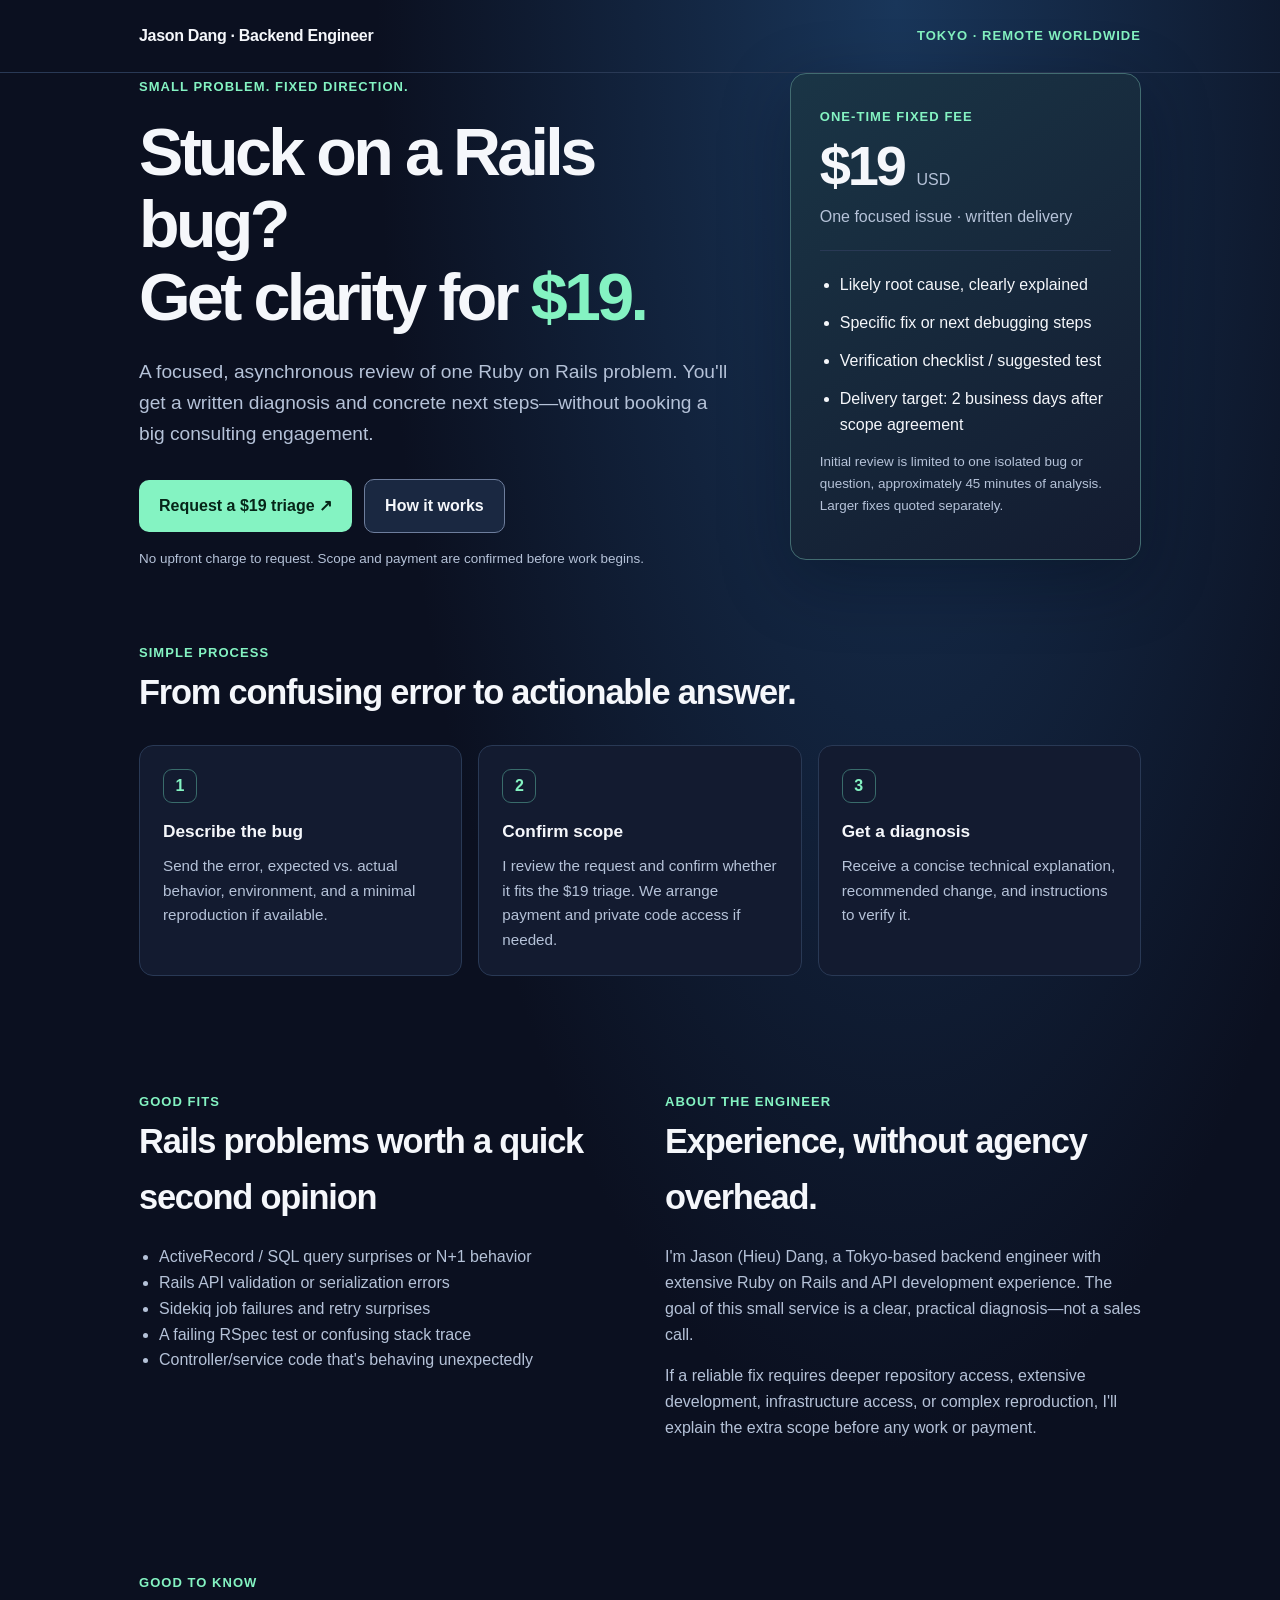
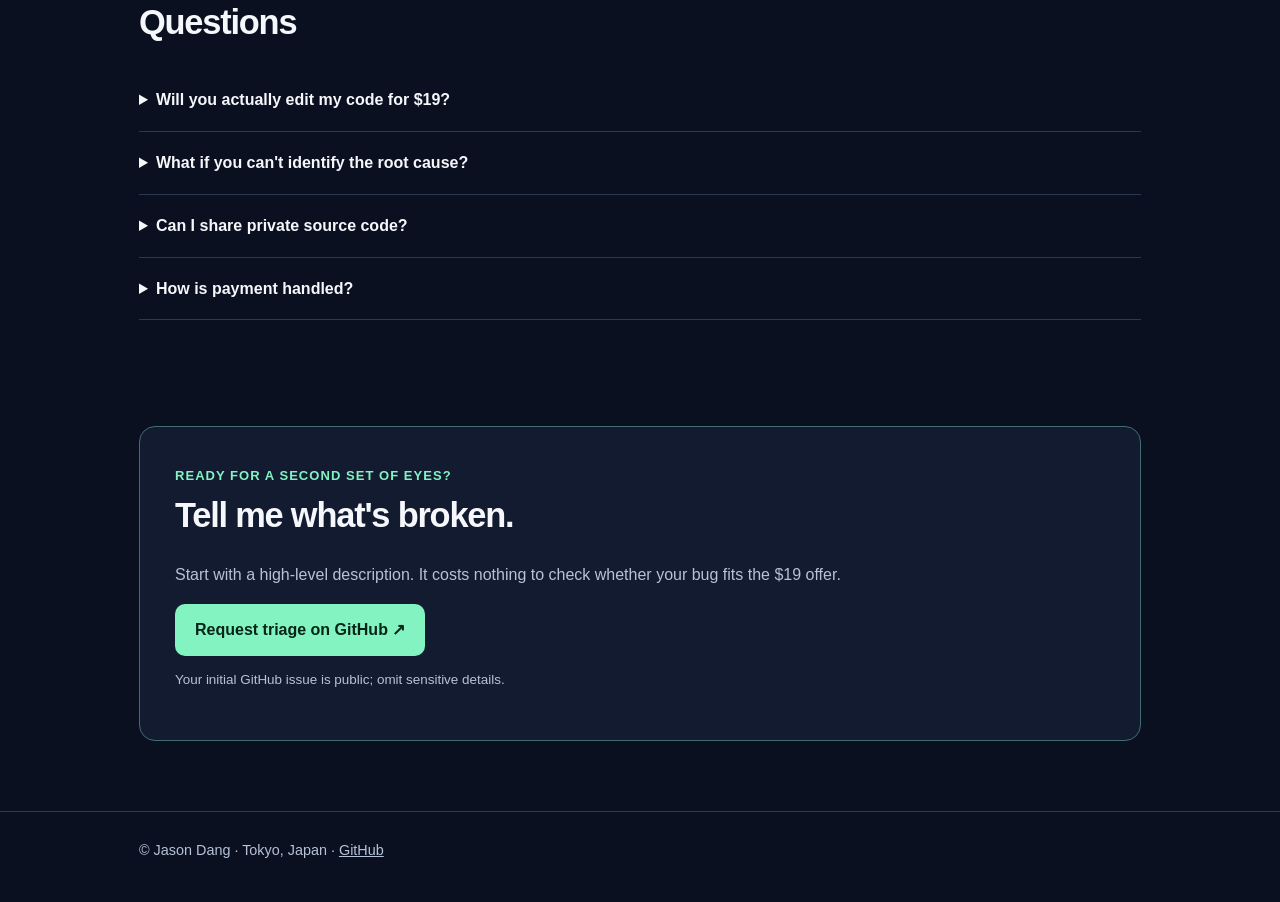
==== rails-debug/index.html @ 81faa25d "feat: publish fixed-price Rails debugging service landing page" ====
<!doctype html>
<html lang="en">
<head>
  <meta charset="utf-8">
  <meta name="viewport" content="width=device-width, initial-scale=1">
  <meta name="color-scheme" content="dark">
  <meta name="description" content="Get an actionable Ruby on Rails bug diagnosis for $19. A focused, written root-cause analysis and next-step plan from a senior backend developer based in Tokyo.">
  <title>Rails Bug Triage — $19 | Jason Dang</title>
  <style>
    :root { color-scheme:dark; --bg:#0b1020; --surface:#131b30; --soft:#1b2843; --text:#f5f7fb; --muted:#b5c2d8; --accent:#84f3c2; --line:#293955; }
    * { box-sizing:border-box }
    html { scroll-behavior:smooth }
    body { margin:0; background:radial-gradient(ellipse at 70% 0%,#19365a 0%,transparent 41%),var(--bg); color:var(--text); font-family:Inter,ui-sans-serif,-apple-system,BlinkMacSystemFont,"Segoe UI",sans-serif; line-height:1.62 }
    a { color:inherit }
    .wrap { max-width:1050px; margin:0 auto; padding:0 24px }
    header { padding:23px 0; border-bottom:1px solid var(--line) }
    .nav { display:flex; align-items:center; justify-content:space-between; gap:24px }
    .brand { text-decoration:none; font-weight:750; letter-spacing:-.02em }
    .tag { color:var(--accent); font-size:13px; font-weight:700; letter-spacing:.08em; text-transform:uppercase }
    main { padding:76px 0 30px }
    .hero { display:grid; grid-template-columns:1.35fr .8fr; gap:58px; align-items:start }
    h1 { font-size:clamp(2.45rem,5.25vw,4.15rem); letter-spacing:-.055em; line-height:1.09; margin:17px 0 23px; max-width:750px }
    h1 em { color:var(--accent); font-style:normal }
    .lead { color:var(--muted); font-size:clamp(1.03rem,1.8vw,1.2rem); max-width:650px; margin-bottom:30px }
    .actions { display:flex; gap:12px; flex-wrap:wrap; align-items:center; margin:26px 0 15px }
    .btn { display:inline-block; padding:13px 20px; text-align:center; border-radius:10px; text-decoration:none; font-weight:750; transition:transform .15s,background .15s }
    .btn:hover { transform:translateY(-2px) }
    .primary { color:#062518; background:var(--accent) }
    .secondary { border:1px solid #6e7e9d; background:#1a2841 }
    .note { font-size:.84rem; color:var(--muted) }
    .price-card { padding:29px; border:1px solid #426c71; border-radius:16px; background:linear-gradient(145deg,#1a3546,var(--surface)); box-shadow:0 20px 70px #04091455 }
    .price { font-size:3.5rem; font-weight:800; line-height:1.12; letter-spacing:-.055em; margin:6px 0 }
    .price small { font-size:1rem; font-weight:500; color:var(--muted); letter-spacing:0 }
    .divider { border:0; border-top:1px solid var(--line); margin:21px 0 }
    .price-card ul, .features ul { margin:0; padding-left:20px }
    .price-card li { margin:12px 0 }
    section { padding:56px 0 }
    h2 { letter-spacing:-.035em; font-size:clamp(1.6rem,3vw,2.15rem); margin:0 0 18px }
    .cards { display:grid; grid-template-columns:repeat(3,minmax(0,1fr)); gap:16px; margin-top:24px }
    .card { padding:23px; border-radius:14px; border:1px solid var(--line); background:var(--surface) }
    .card h3 { font-size:1.08rem; margin:0 0 8px }
    .card p { color:var(--muted); margin:0; font-size:.95rem }
    .number { display:inline-flex; width:34px; height:34px; align-items:center; justify-content:center; border:1px solid #396c6b; color:var(--accent); border-radius:9px; font-weight:750; margin-bottom:15px }
    .two { display:grid; grid-template-columns:1fr 1fr; gap:50px }
    .muted { color:var(--muted) }
    .faq details { padding:18px 0; border-bottom:1px solid var(--line) }
    .faq summary { cursor:pointer; font-weight:690 }
    .faq p { color:var(--muted); margin:10px 0 0 }
    .closing { margin:50px 0 70px; padding:35px; border:1px solid #426c71; background:var(--surface); border-radius:16px }
    footer { border-top:1px solid var(--line); padding:27px 0 40px; color:var(--muted); font-size:.9rem }
    @media (max-width:800px) { main{padding-top:48px} .hero,.two{grid-template-columns:1fr;gap:27px} .cards{grid-template-columns:1fr} section{padding:35px 0} }
    @media (max-width:440px) { .wrap{padding:0 18px} .nav{align-items:flex-start;flex-direction:column;gap:4px} .btn{width:100%} .price-card{padding:23px} .closing{padding:23px} }
    @media (prefers-reduced-motion:reduce) { *{scroll-behavior:auto!important;transition:none!important} }
  </style>
</head>
<body>
  <header><div class="wrap nav"><a class="brand" href="/">Jason Dang · Backend Engineer</a><span class="tag">Tokyo · Remote worldwide</span></div></header>
  <main class="wrap">
    <div class="hero">
      <div>
        <span class="tag">Small problem. Fixed direction.</span>
        <h1>Stuck on a Rails bug?<br>Get clarity for <em>$19.</em></h1>
        <p class="lead">A focused, asynchronous review of one Ruby on Rails problem. You'll get a written diagnosis and concrete next steps—without booking a big consulting engagement.</p>
        <div class="actions">
          <a class="btn primary" href="https://github.com/dang-hoang-hieu/dang-hoang-hieu.github.io/issues/new?template=rails-bug-triage.md">Request a $19 triage ↗</a>
          <a class="btn secondary" href="#how">How it works</a>
        </div>
        <p class="note">No upfront charge to request. Scope and payment are confirmed before work begins.</p>
      </div>
      <aside class="price-card" aria-label="Service price and deliverables">
        <span class="tag">One-time fixed fee</span>
        <div class="price">$19 <small>USD</small></div>
        <p class="muted" style="margin:0">One focused issue · written delivery</p>
        <hr class="divider">
        <ul>
          <li>Likely root cause, clearly explained</li>
          <li>Specific fix or next debugging steps</li>
          <li>Verification checklist / suggested test</li>
          <li>Delivery target: 2 business days after scope agreement</li>
        </ul>
        <p class="note">Initial review is limited to one isolated bug or question, approximately 45 minutes of analysis. Larger fixes quoted separately.</p>
      </aside>
    </div>
    <section id="how">
      <span class="tag">Simple process</span>
      <h2>From confusing error to actionable answer.</h2>
      <div class="cards">
        <div class="card"><span class="number">1</span><h3>Describe the bug</h3><p>Send the error, expected vs. actual behavior, environment, and a minimal reproduction if available.</p></div>
        <div class="card"><span class="number">2</span><h3>Confirm scope</h3><p>I review the request and confirm whether it fits the $19 triage. We arrange payment and private code access if needed.</p></div>
        <div class="card"><span class="number">3</span><h3>Get a diagnosis</h3><p>Receive a concise technical explanation, recommended change, and instructions to verify it.</p></div>
      </div>
    </section>
    <section class="two">
      <div class="features">
        <span class="tag">Good fits</span>
        <h2>Rails problems worth a quick second opinion</h2>
        <ul class="muted">
          <li>ActiveRecord / SQL query surprises or N+1 behavior</li>
          <li>Rails API validation or serialization errors</li>
          <li>Sidekiq job failures and retry surprises</li>
          <li>A failing RSpec test or confusing stack trace</li>
          <li>Controller/service code that's behaving unexpectedly</li>
        </ul>
      </div>
      <div>
        <span class="tag">About the engineer</span>
        <h2>Experience, without agency overhead.</h2>
        <p class="muted">I'm Jason (Hieu) Dang, a Tokyo-based backend engineer with extensive Ruby on Rails and API development experience. The goal of this small service is a clear, practical diagnosis—not a sales call.</p>
        <p class="muted">If a reliable fix requires deeper repository access, extensive development, infrastructure access, or complex reproduction, I'll explain the extra scope before any work or payment.</p>
      </div>
    </section>
    <section class="faq">
      <span class="tag">Good to know</span><h2>Questions</h2>
      <details><summary>Will you actually edit my code for $19?</summary><p>The standard deliverable is a diagnosis, suggested patch, and verification steps. A small patch may be included when practical, but implementing and deploying a production fix are not guaranteed at this price.</p></details>
      <details><summary>What if you can't identify the root cause?</summary><p>I'll tell you what I tested or ruled out and the most useful next step. If the submitted task doesn't fit the small fixed-scope service, I'll say so before charging you.</p></details>
      <details><summary>Can I share private source code?</summary><p>Yes, after we agree on a private method of sharing. Please do not publish proprietary code, passwords, API keys, customer data, or sensitive logs in a public GitHub issue.</p></details>
      <details><summary>How is payment handled?</summary><p>I'll send an agreed payment request after confirming the scope. This page does not collect card details.</p></details>
    </section>
    <div class="closing">
      <span class="tag">Ready for a second set of eyes?</span>
      <h2>Tell me what's broken.</h2>
      <p class="muted">Start with a high-level description. It costs nothing to check whether your bug fits the $19 offer.</p>
      <a class="btn primary" href="https://github.com/dang-hoang-hieu/dang-hoang-hieu.github.io/issues/new?template=rails-bug-triage.md">Request triage on GitHub ↗</a>
      <p class="note">Your initial GitHub issue is public; omit sensitive details.</p>
    </div>
  </main>
  <footer><div class="wrap">© Jason Dang · Tokyo, Japan · <a href="https://github.com/dang-hoang-hieu">GitHub</a></div></footer>
</body>
</html>
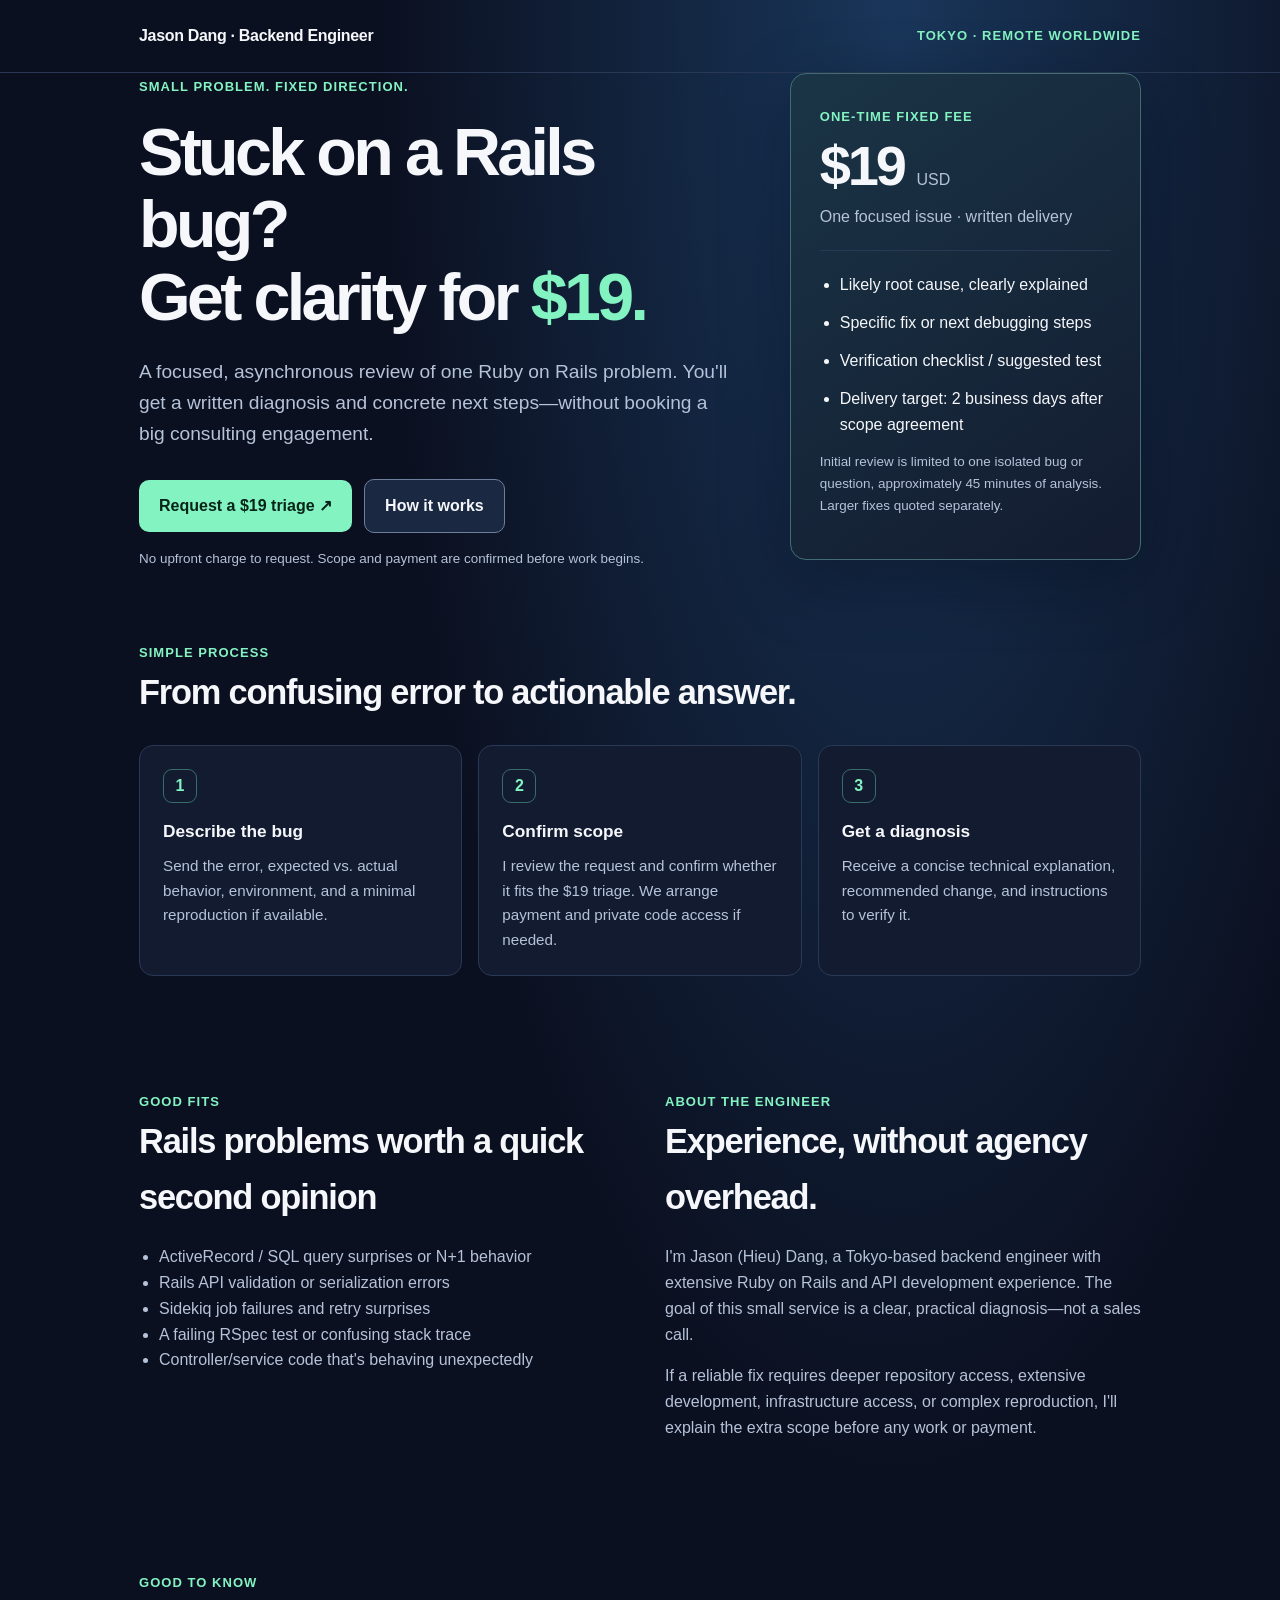
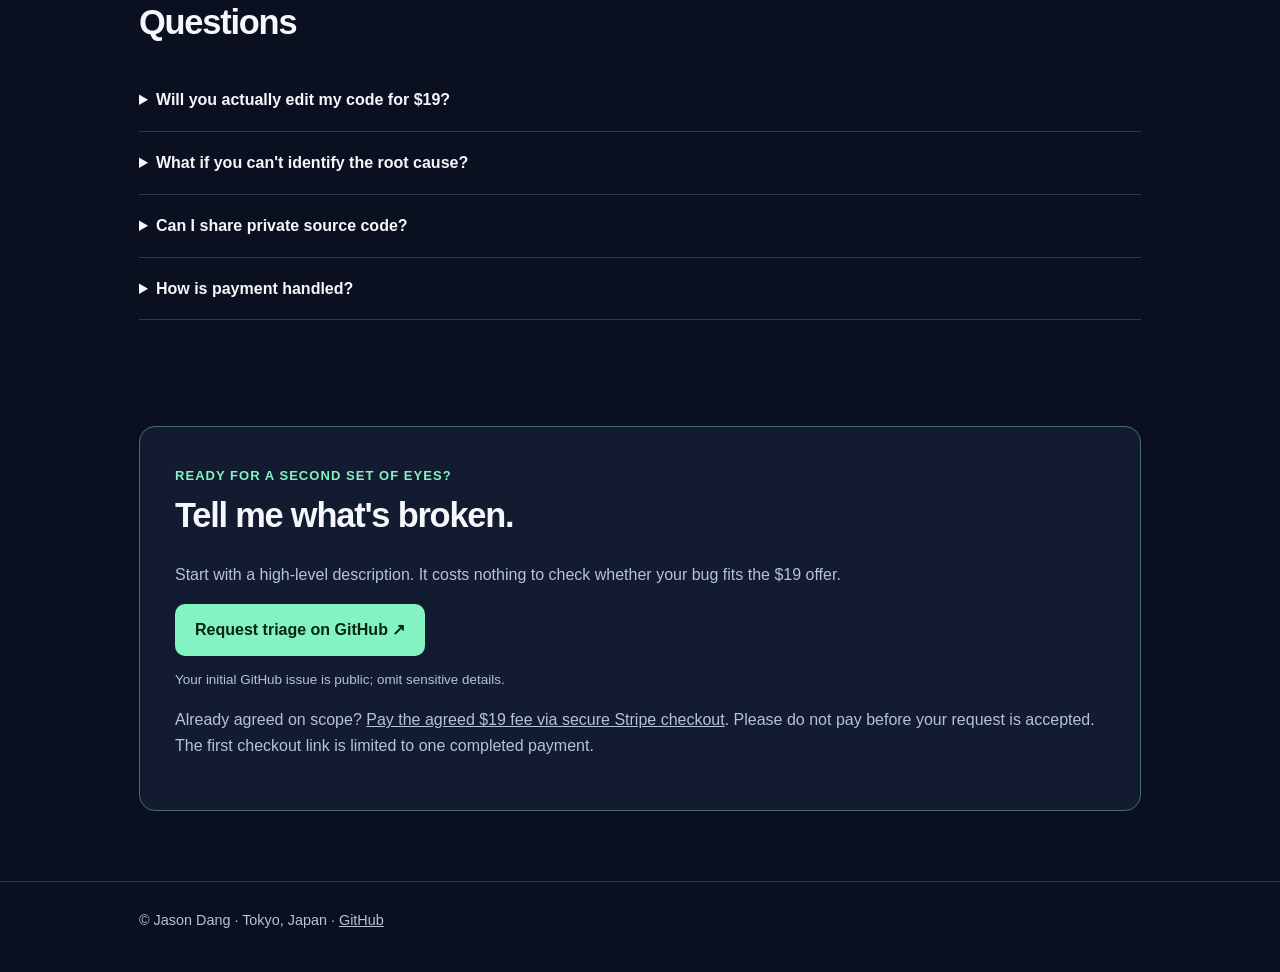
==== commit 1337437a: "feat: add first live Stripe payment link after scope agreement" ====
--- a/rails-debug/index.html
+++ b/rails-debug/index.html
@@ -122,6 +122,7 @@
       <p class="muted">Start with a high-level description. It costs nothing to check whether your bug fits the $19 offer.</p>
       <a class="btn primary" href="https://github.com/dang-hoang-hieu/dang-hoang-hieu.github.io/issues/new?template=rails-bug-triage.md">Request triage on GitHub ↗</a>
       <p class="note">Your initial GitHub issue is public; omit sensitive details.</p>
+      <p class="muted">Already agreed on scope? <a href="https://buy.stripe.com/dRmdR23nh3HdfMpcKdeZ200" rel="noopener noreferrer">Pay the agreed $19 fee via secure Stripe checkout</a>. Please do not pay before your request is accepted. The first checkout link is limited to one completed payment.</p>
     </div>
   </main>
   <footer><div class="wrap">© Jason Dang · Tokyo, Japan · <a href="https://github.com/dang-hoang-hieu">GitHub</a></div></footer>
